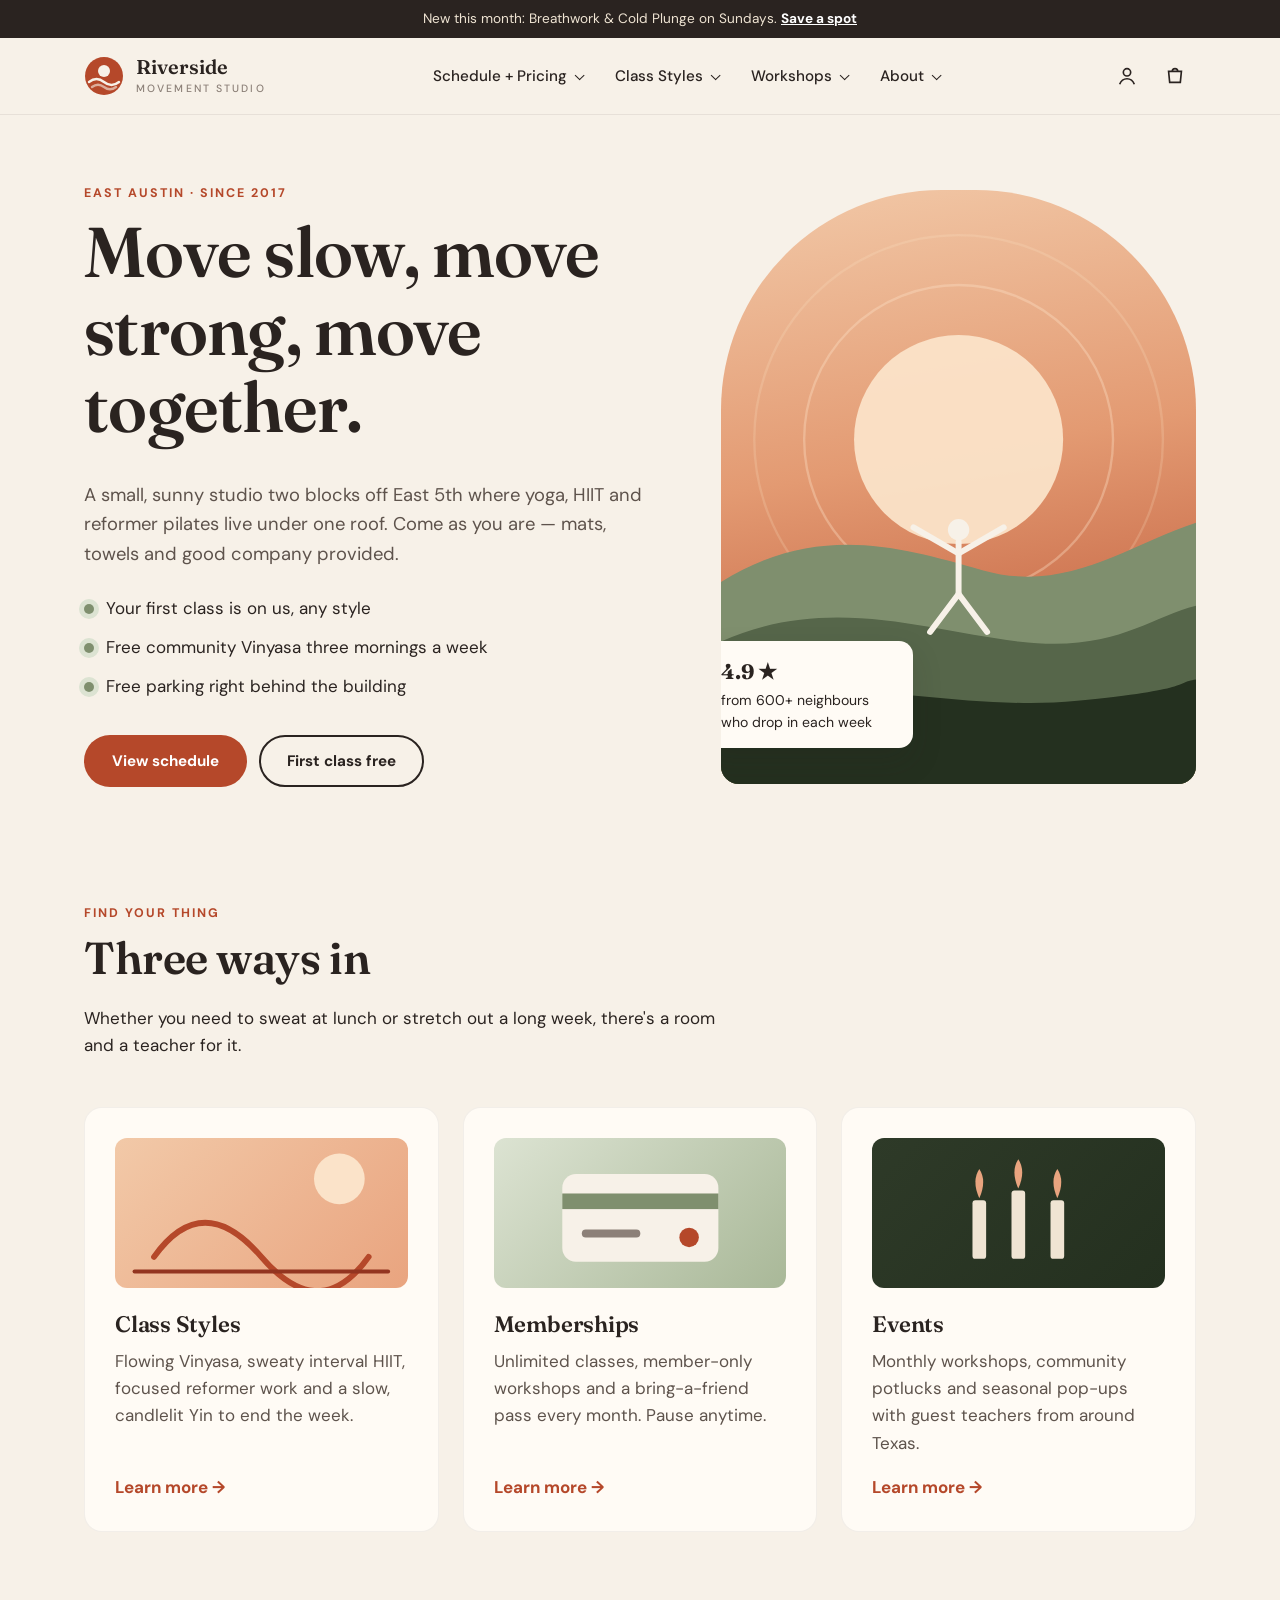
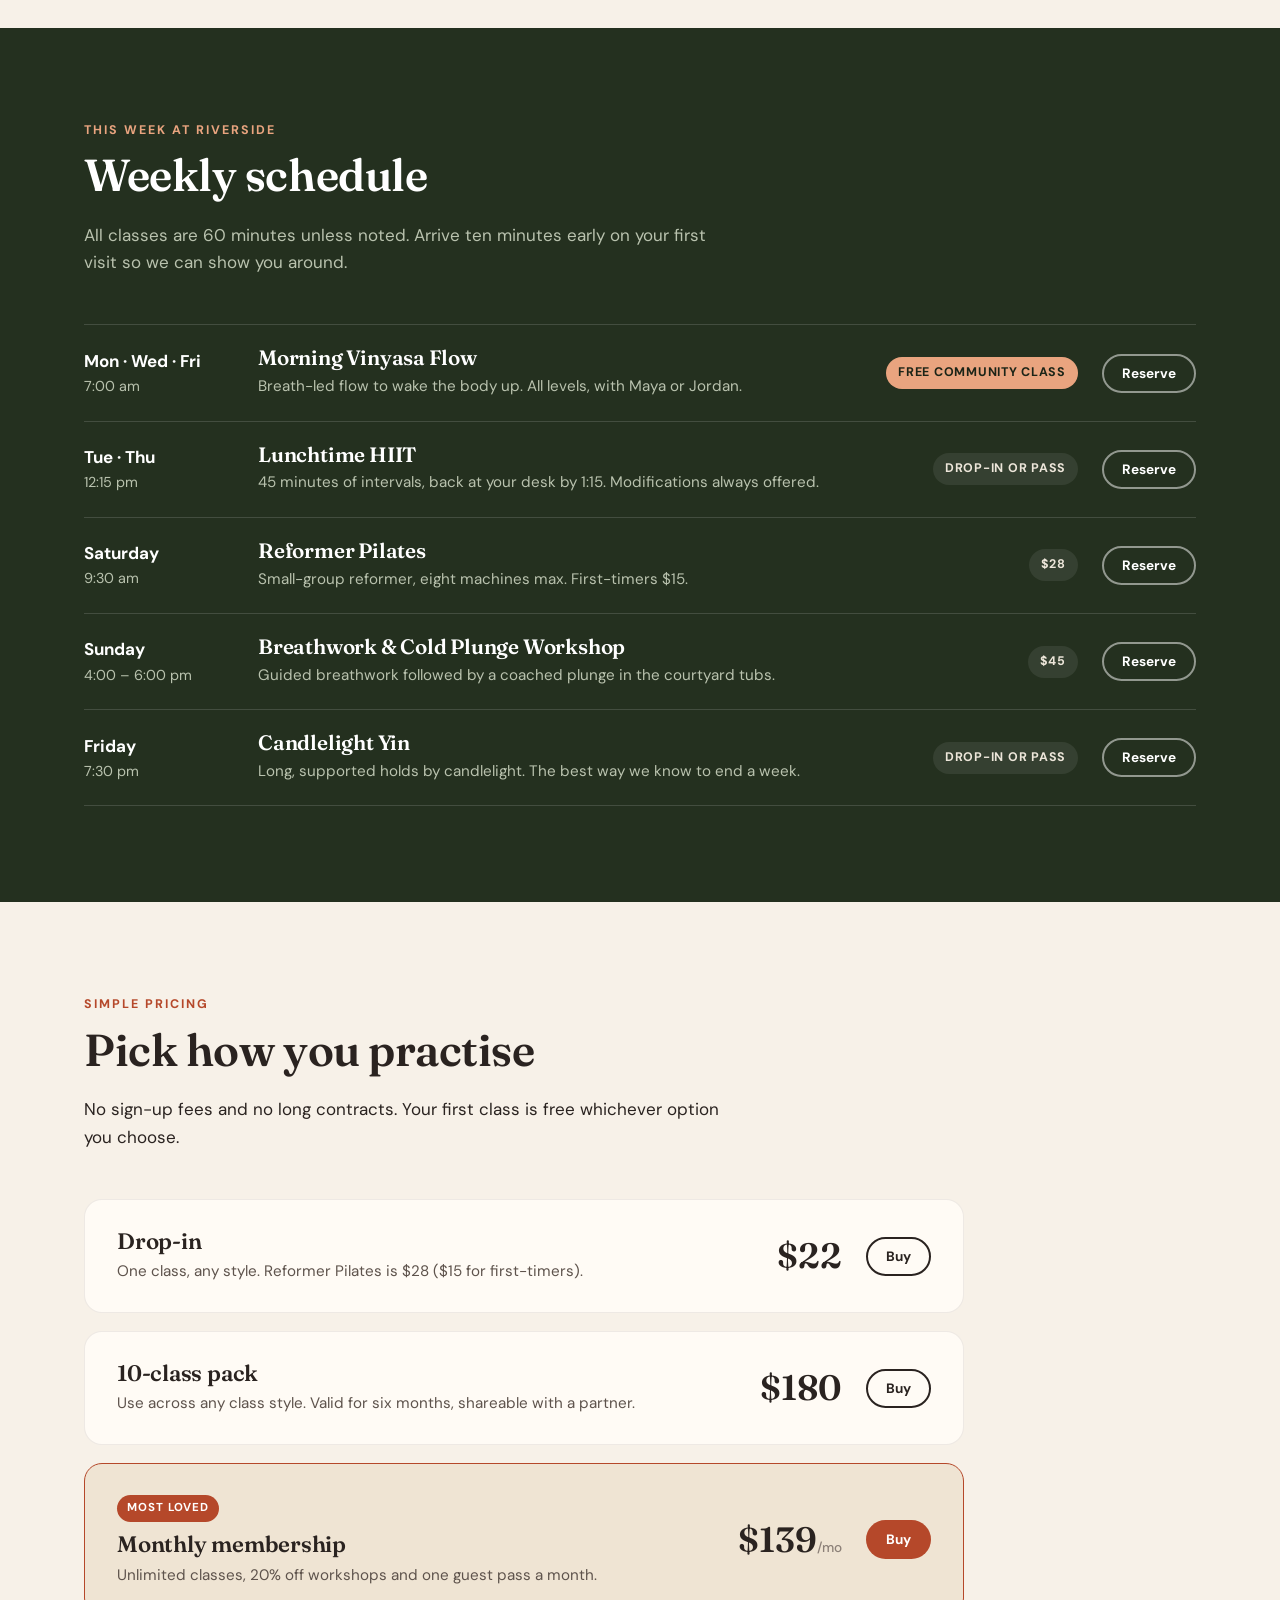
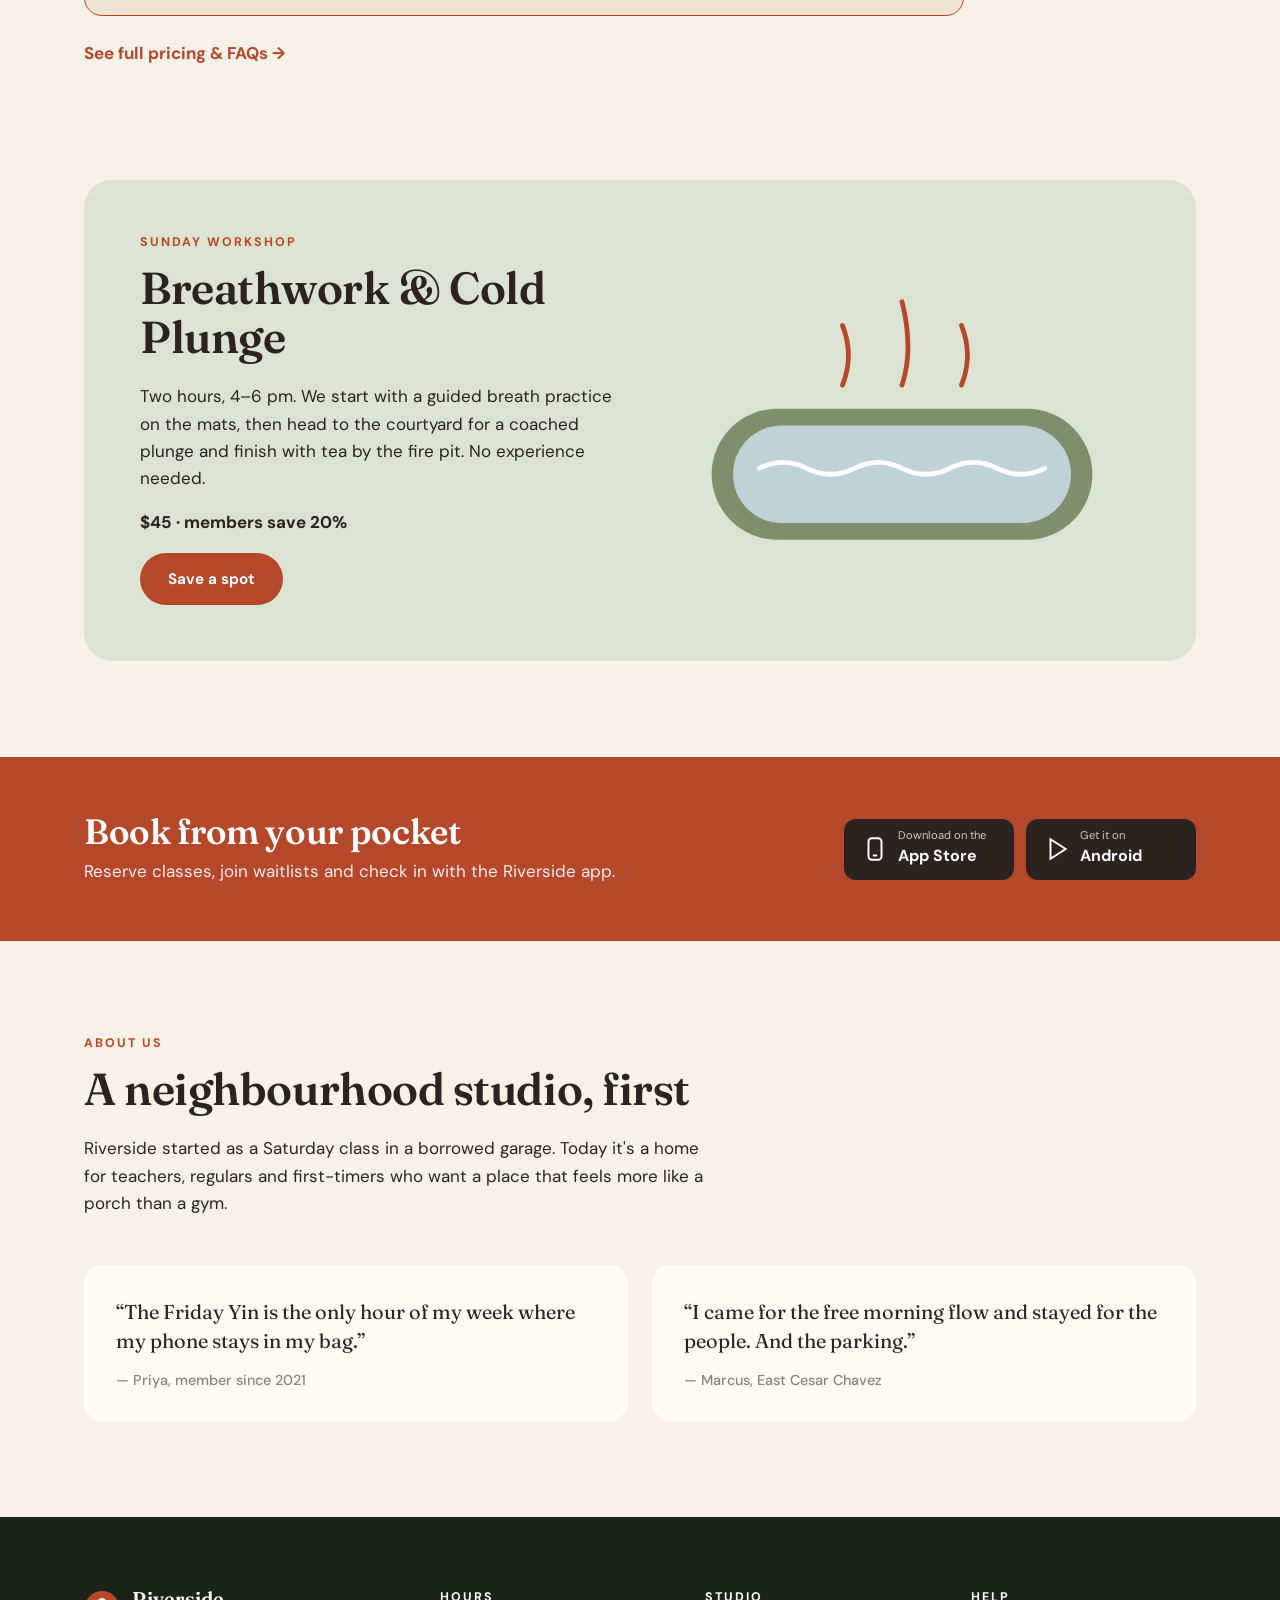
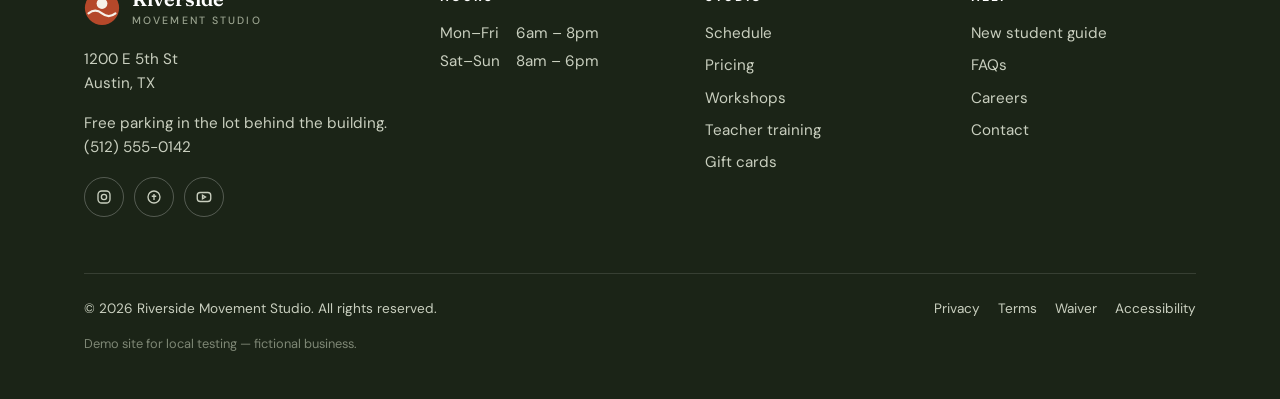
==== index.html @ d7cf3527 "Fictional studio site for testing the booking chat widget" ====
<!doctype html>
<html lang="en">
<head>
<meta charset="utf-8">
<meta name="viewport" content="width=device-width, initial-scale=1">
<title>Riverside Movement Studio — Yoga, HIIT &amp; Reformer in East Austin</title>
<link rel="preconnect" href="https://fonts.googleapis.com">
<link rel="preconnect" href="https://fonts.gstatic.com" crossorigin>
<link href="https://fonts.googleapis.com/css2?family=Fraunces:opsz,wght@9..144,400;9..144,600&family=DM+Sans:wght@400;500;700&display=swap" rel="stylesheet">
<style>
:root{
  --cream:#F7F1E8; --sand:#EFE4D3; --paper:#FFFBF5;
  --ink:#2A2320; --ink-soft:#5E534C; --muted:#8C8078;
  --clay:#B5482A; --clay-dark:#933520; --sage:#7F8F6E; --sage-soft:#DCE3D2;
  --night:#24301F; --night-2:#1B2417;
  --serif:"Fraunces","Iowan Old Style","Palatino Linotype",Palatino,Georgia,serif;
  --sans:"DM Sans",system-ui,-apple-system,"Segoe UI",Roboto,Helvetica,Arial,sans-serif;
  --r:18px; --wrap:1160px;
}
*{box-sizing:border-box}
html{scroll-behavior:smooth}
body{margin:0;background:var(--cream);color:var(--ink);font:400 17px/1.6 var(--sans);overflow-x:hidden}
img,svg{display:block;max-width:100%}
a{color:inherit}
h1,h2,h3{font-family:var(--serif);font-weight:600;line-height:1.1;margin:0 0 .5em;letter-spacing:-.01em}
h1{font-size:clamp(2.4rem,6vw,4.4rem)}
h2{font-size:clamp(1.9rem,4vw,2.8rem)}
h3{font-size:1.4rem}
p{margin:0 0 1em}
.wrap{max-width:var(--wrap);margin:0 auto;padding:0 24px}
@media (max-width:480px){.wrap{padding:0 16px}}
.eyebrow{font:700 .78rem/1 var(--sans);letter-spacing:.16em;text-transform:uppercase;color:var(--clay);margin-bottom:14px;display:block}
.btn{display:inline-flex;align-items:center;justify-content:center;gap:8px;padding:14px 26px;border-radius:999px;font:700 .95rem var(--sans);text-decoration:none;border:2px solid transparent;cursor:pointer;transition:transform .15s,background .15s}
.btn:hover{transform:translateY(-1px)}
.btn-primary{background:var(--clay);color:#fff}
.btn-primary:hover{background:var(--clay-dark)}
.btn-ghost{border-color:var(--ink);color:var(--ink);background:transparent}
.btn-small{padding:9px 18px;font-size:.85rem}

/* announcement + header */
.announce{background:var(--ink);color:var(--sand);text-align:center;font-size:.85rem;padding:8px 16px}
.announce a{color:#fff;font-weight:700}
header.site{position:sticky;top:0;z-index:50;background:rgba(247,241,232,.94);backdrop-filter:blur(8px);border-bottom:1px solid rgba(42,35,32,.08)}
.nav{display:flex;align-items:center;justify-content:space-between;height:76px;gap:24px}
.logo{display:flex;align-items:center;gap:12px;text-decoration:none}
.logo-text{font-family:var(--serif);font-size:1.25rem;line-height:1;font-weight:600}
.logo-text small{display:block;font:500 .66rem var(--sans);letter-spacing:.2em;text-transform:uppercase;color:var(--muted);margin-top:5px}
.menu{display:flex;align-items:center;gap:6px;list-style:none;margin:0;padding:0}
.menu>li{position:relative}
.menu>li>a{display:block;padding:10px 14px;text-decoration:none;font-weight:500;font-size:.95rem;border-radius:999px}
.menu>li>a:hover{background:var(--sand)}
.menu .caret{display:inline-block;width:7px;height:7px;border-right:1.5px solid currentColor;border-bottom:1.5px solid currentColor;transform:rotate(45deg) translateY(-3px);margin-left:7px}
.drop{position:absolute;left:0;top:100%;min-width:220px;background:var(--paper);border-radius:14px;box-shadow:0 18px 40px rgba(42,35,32,.14);padding:10px;list-style:none;margin:0;opacity:0;visibility:hidden;transform:translateY(6px);transition:.15s}
.menu>li:hover .drop,.menu>li:focus-within .drop{opacity:1;visibility:visible;transform:none}
.drop a{display:block;padding:9px 12px;border-radius:8px;text-decoration:none;font-size:.92rem}
.drop a:hover{background:var(--sand)}
.nav-tools{display:flex;align-items:center;gap:6px}
.icon-btn{width:42px;height:42px;border-radius:50%;display:grid;place-items:center;background:transparent;border:0;color:var(--ink);cursor:pointer;text-decoration:none}
.icon-btn:hover{background:var(--sand)}
.burger{display:none}
@media (max-width:920px){
  .burger{display:grid}
  .menu{position:absolute;left:0;right:0;top:76px;flex-direction:column;align-items:stretch;background:var(--paper);padding:12px 16px 20px;border-bottom:1px solid rgba(42,35,32,.1);display:none;max-height:calc(100vh - 76px);overflow:auto}
  .menu.open{display:flex}
  .menu>li>a{padding:14px 8px;border-radius:0;border-bottom:1px solid var(--sand)}
  .drop{position:static;opacity:1;visibility:visible;transform:none;box-shadow:none;background:transparent;padding:0 0 8px 12px;min-width:0}
}

/* hero */
.hero{position:relative;overflow:hidden;padding:72px 0 96px}
.hero-grid{display:grid;grid-template-columns:1.1fr .9fr;gap:56px;align-items:center}
.hero p.lead{font-size:1.15rem;color:var(--ink-soft);max-width:34em}
.facts{list-style:none;padding:0;margin:26px 0 34px;display:grid;gap:12px}
.facts li{display:flex;gap:12px;align-items:flex-start}
.facts li::before{content:"";flex:none;width:10px;height:10px;margin-top:9px;border-radius:50%;background:var(--sage);box-shadow:0 0 0 5px var(--sage-soft)}
.cta-row{display:flex;flex-wrap:wrap;gap:12px}
.hero-art{position:relative;aspect-ratio:4/5;border-radius:220px 220px var(--r) var(--r);background:linear-gradient(170deg,#F2C9A8 0%,#E39A72 45%,#B5482A 100%);overflow:hidden}
.hero-art svg{position:absolute;inset:0;width:100%;height:100%}
.hero-badge{position:absolute;left:-18px;bottom:36px;background:var(--paper);border-radius:14px;padding:14px 18px;box-shadow:0 14px 30px rgba(42,35,32,.15);font-size:.88rem;max-width:210px}
.hero-badge strong{font-family:var(--serif);font-size:1.3rem;display:block}
@media (max-width:860px){.hero{padding:48px 0 64px}.hero-grid{grid-template-columns:1fr;gap:40px}.hero-art{max-width:420px;width:100%;margin:0 auto}.hero-badge{left:12px}}

/* features */
.section{padding:96px 0}
@media (max-width:600px){.section{padding:64px 0}}
.section-head{max-width:640px;margin-bottom:48px}
.features{display:grid;grid-template-columns:repeat(3,1fr);gap:24px}
.card{background:var(--paper);border-radius:var(--r);padding:30px;display:flex;flex-direction:column;border:1px solid rgba(42,35,32,.06)}
.card .art{height:150px;border-radius:12px;margin-bottom:24px;overflow:hidden}
.card p{color:var(--ink-soft);flex:1}
.more{font-weight:700;text-decoration:none;color:var(--clay);display:inline-flex;gap:6px;align-items:center}
.more:hover{text-decoration:underline}
@media (max-width:860px){.features{grid-template-columns:1fr}}

/* schedule (dark) */
.dark{background:var(--night);color:#EDE6DA}
.dark h2{color:#fff}
.dark .eyebrow{color:#E9A47F}
.sched{display:grid;gap:0;border-top:1px solid rgba(255,255,255,.14)}
.row{display:grid;grid-template-columns:150px 1fr auto auto;gap:24px;align-items:center;padding:22px 0;border-bottom:1px solid rgba(255,255,255,.14)}
.row .when{font-weight:700;color:#fff}
.row .when span{display:block;font-weight:400;color:#B9C2AE;font-size:.9rem}
.row h3{margin:0 0 4px;color:#fff;font-size:1.3rem}
.row p{margin:0;color:#B9C2AE;font-size:.95rem}
.tag{font-size:.78rem;font-weight:700;letter-spacing:.06em;text-transform:uppercase;padding:6px 12px;border-radius:999px;background:rgba(255,255,255,.08);white-space:nowrap}
.tag.free{background:#E9A47F;color:var(--night-2)}
.dark .btn-ghost{border-color:rgba(255,255,255,.5);color:#fff}
@media (max-width:760px){.row{grid-template-columns:1fr auto;gap:8px 16px}.row .when{grid-column:1/-1}.row .act{grid-column:1/-1}}

/* pricing */
.prices{display:grid;gap:18px;max-width:880px}
.price{display:grid;grid-template-columns:1fr auto auto;gap:24px;align-items:center;background:var(--paper);border-radius:var(--r);padding:28px 32px;border:1px solid rgba(42,35,32,.08)}
.price.feature{background:var(--sand);border-color:var(--clay)}
.price h3{margin-bottom:6px}
.price p{margin:0;color:var(--ink-soft);font-size:.95rem}
.amount{font-family:var(--serif);font-size:2.2rem;font-weight:600;white-space:nowrap}
.amount small{font:500 .85rem var(--sans);color:var(--muted)}
.ribbon{display:inline-block;background:var(--clay);color:#fff;font-size:.72rem;font-weight:700;letter-spacing:.08em;text-transform:uppercase;padding:4px 10px;border-radius:999px;margin-bottom:10px}
@media (max-width:640px){.price{grid-template-columns:1fr auto;padding:24px 20px}.price .btn{grid-column:1/-1}}

/* workshop band */
.workshop{display:grid;grid-template-columns:1fr 1fr;gap:48px;align-items:center;background:var(--sage-soft);border-radius:28px;padding:56px}
@media (max-width:860px){.workshop{grid-template-columns:1fr;padding:32px 22px}}

/* app strip */
.app{background:var(--clay);color:#fff;padding:56px 0}
.app .wrap{display:flex;align-items:center;justify-content:space-between;gap:32px;flex-wrap:wrap}
.app h2{color:#fff;margin:0 0 6px;font-size:clamp(1.6rem,3vw,2.2rem)}
.app p{margin:0;opacity:.9}
.badges{display:flex;gap:12px;flex-wrap:wrap}
.badge{display:flex;align-items:center;gap:10px;background:var(--ink);color:#fff;border-radius:12px;padding:10px 18px;text-decoration:none;min-width:170px}
.badge span{font-size:.7rem;opacity:.75;display:block;line-height:1.2}
.badge strong{font-size:1rem;line-height:1.2}

/* testimonials */
.quotes{display:grid;grid-template-columns:repeat(2,1fr);gap:24px}
blockquote{margin:0;background:var(--paper);border-radius:var(--r);padding:32px;font-family:var(--serif);font-size:1.25rem;line-height:1.45}
blockquote footer{font:500 .9rem var(--sans);color:var(--muted);margin-top:16px}
@media (max-width:760px){.quotes{grid-template-columns:1fr}}

/* footer */
footer.site{background:var(--night-2);color:#C9CFBF;padding:72px 0 32px;font-size:.95rem}
footer.site h4{font:700 .78rem var(--sans);letter-spacing:.16em;text-transform:uppercase;color:#fff;margin:0 0 16px}
.foot-grid{display:grid;grid-template-columns:1.4fr 1fr 1fr 1fr;gap:40px}
.foot-grid ul{list-style:none;margin:0;padding:0;display:grid;gap:8px}
.foot-grid a{text-decoration:none}
.foot-grid a:hover{color:#fff;text-decoration:underline}
.hours{display:grid;grid-template-columns:auto 1fr;gap:4px 16px}
.social{display:flex;gap:10px;margin-top:18px}
.social a{width:40px;height:40px;border-radius:50%;border:1px solid rgba(255,255,255,.25);display:grid;place-items:center}
.legal{display:flex;flex-wrap:wrap;justify-content:space-between;gap:16px;border-top:1px solid rgba(255,255,255,.12);margin-top:56px;padding-top:24px;font-size:.85rem}
.legal nav{display:flex;flex-wrap:wrap;gap:18px}
.legal a{text-decoration:none}
.demo-note{color:#7E8775;font-size:.8rem;margin-top:14px}
@media (max-width:860px){.foot-grid{grid-template-columns:1fr 1fr}}
@media (max-width:520px){.foot-grid{grid-template-columns:1fr}}
.sr{position:absolute;width:1px;height:1px;overflow:hidden;clip:rect(0 0 0 0)}
</style>
</head>
<body>

<div class="announce">New this month: Breathwork &amp; Cold Plunge on Sundays. <a href="#workshops">Save a spot</a></div>

<header class="site">
  <div class="wrap nav">
    <a class="logo" href="index.html" aria-label="Riverside Movement Studio home">
      <svg width="40" height="40" viewBox="0 0 40 40" aria-hidden="true">
        <circle cx="20" cy="20" r="19" fill="#B5482A"/>
        <circle cx="20" cy="15" r="6" fill="#F7F1E8"/>
        <path d="M5 26c5-4 10-4 15 0s10 4 15 0" fill="none" stroke="#F7F1E8" stroke-width="2.4" stroke-linecap="round"/>
        <path d="M8 31c4-3 8-3 12 0s8 3 12 0" fill="none" stroke="#F7F1E8" stroke-width="2.4" stroke-linecap="round" opacity=".6"/>
      </svg>
      <span class="logo-text">Riverside<small>Movement Studio</small></span>
    </a>
    <ul class="menu" id="menu">
      <li><a href="#schedule">Schedule + Pricing<i class="caret"></i></a>
        <ul class="drop"><li><a href="#schedule">Weekly schedule</a></li><li><a href="pricing.html">Pricing</a></li><li><a href="#pricing">Intro offer</a></li></ul></li>
      <li><a href="#styles">Class Styles<i class="caret"></i></a>
        <ul class="drop"><li><a href="#styles">Vinyasa</a></li><li><a href="#styles">Lunchtime HIIT</a></li><li><a href="#styles">Reformer Pilates</a></li><li><a href="#styles">Candlelight Yin</a></li></ul></li>
      <li><a href="#workshops">Workshops<i class="caret"></i></a>
        <ul class="drop"><li><a href="#workshops">Breathwork &amp; Cold Plunge</a></li><li><a href="#workshops">Private events</a></li></ul></li>
      <li><a href="#about">About<i class="caret"></i></a>
        <ul class="drop"><li><a href="#about">Our story</a></li><li><a href="#visit">Visit us</a></li><li><a href="#visit">Contact</a></li></ul></li>
    </ul>
    <div class="nav-tools">
      <a class="icon-btn" href="#" aria-label="Account">
        <svg width="22" height="22" viewBox="0 0 24 24" fill="none" stroke="currentColor" stroke-width="1.8"><circle cx="12" cy="8" r="4"/><path d="M4 21c1.5-4 4.5-6 8-6s6.5 2 8 6"/></svg>
      </a>
      <a class="icon-btn" href="#" aria-label="Cart">
        <svg width="22" height="22" viewBox="0 0 24 24" fill="none" stroke="currentColor" stroke-width="1.8"><path d="M5 7h14l-1.2 12H6.2z"/><path d="M9 7a3 3 0 0 1 6 0"/></svg>
      </a>
      <button class="icon-btn burger" id="burger" aria-label="Open menu" aria-expanded="false" aria-controls="menu">
        <svg width="24" height="24" viewBox="0 0 24 24" fill="none" stroke="currentColor" stroke-width="2" stroke-linecap="round"><path d="M4 7h16M4 12h16M4 17h10"/></svg>
      </button>
    </div>
  </div>
</header>

<main>
<section class="hero">
  <div class="wrap hero-grid">
    <div>
      <span class="eyebrow">East Austin · since 2017</span>
      <h1>Move slow, move strong, move together.</h1>
      <p class="lead">A small, sunny studio two blocks off East 5th where yoga, HIIT and reformer pilates live under one roof. Come as you are — mats, towels and good company provided.</p>
      <ul class="facts">
        <li>Your first class is on us, any style</li>
        <li>Free community Vinyasa three mornings a week</li>
        <li>Free parking right behind the building</li>
      </ul>
      <div class="cta-row">
        <a class="btn btn-primary" href="#schedule">View schedule</a>
        <a class="btn btn-ghost" href="#pricing">First class free</a>
      </div>
    </div>
    <div class="hero-art" role="img" aria-label="Illustration of the sun setting over gentle hills">
      <svg viewBox="0 0 400 500" preserveAspectRatio="xMidYMid slice" aria-hidden="true">
        <circle cx="200" cy="210" r="88" fill="#FBE3C9" opacity=".95"/>
        <circle cx="200" cy="210" r="130" fill="none" stroke="#FBE3C9" stroke-opacity=".35" stroke-width="2"/>
        <circle cx="200" cy="210" r="172" fill="none" stroke="#FBE3C9" stroke-opacity=".2" stroke-width="2"/>
        <path d="M0 330 C80 280 150 300 220 320 S340 300 400 280 V500 H0z" fill="#7F8F6E"/>
        <path d="M0 380 C90 340 170 370 250 380 S360 360 400 350 V500 H0z" fill="#56664A"/>
        <path d="M0 430 C100 405 200 440 300 430 S380 415 400 412 V500 H0z" fill="#24301F"/>
        <g stroke="#F7F1E8" stroke-width="5" stroke-linecap="round" fill="none">
          <circle cx="200" cy="286" r="9" fill="#F7F1E8" stroke="none"/>
          <path d="M200 296 L200 340"/>
          <path d="M200 306 L162 284 M200 306 L238 284"/>
          <path d="M200 340 L176 372 M200 340 L224 372"/>
        </g>
      </svg>
      <div class="hero-badge"><strong>4.9 ★</strong>from 600+ neighbours who drop in each week</div>
    </div>
  </div>
</section>

<section class="section" id="styles" style="padding-top:24px">
  <div class="wrap">
    <div class="section-head">
      <span class="eyebrow">Find your thing</span>
      <h2>Three ways in</h2>
      <p>Whether you need to sweat at lunch or stretch out a long week, there's a room and a teacher for it.</p>
    </div>
    <div class="features">
      <article class="card">
        <div class="art" style="background:linear-gradient(135deg,#F2C9A8,#E9A47F)">
          <svg viewBox="0 0 300 150" width="100%" height="150" aria-hidden="true"><circle cx="230" cy="40" r="26" fill="#FBE3C9"/><path d="M40 120 Q90 50 150 120 T260 120" fill="none" stroke="#B5482A" stroke-width="6" stroke-linecap="round"/><path d="M20 135 H280" stroke="#933520" stroke-width="4" stroke-linecap="round"/></svg>
        </div>
        <h3>Class Styles</h3>
        <p>Flowing Vinyasa, sweaty interval HIIT, focused reformer work and a slow, candlelit Yin to end the week.</p>
        <a class="more" href="#schedule">Learn more →</a>
      </article>
      <article class="card">
        <div class="art" style="background:linear-gradient(135deg,#DCE3D2,#A9B898)">
          <svg viewBox="0 0 300 150" width="100%" height="150" aria-hidden="true"><rect x="70" y="35" width="160" height="90" rx="14" fill="#F7F1E8"/><rect x="70" y="55" width="160" height="16" fill="#7F8F6E"/><circle cx="200" cy="100" r="10" fill="#B5482A"/><rect x="90" y="92" width="60" height="8" rx="4" fill="#8C8078"/></svg>
        </div>
        <h3>Memberships</h3>
        <p>Unlimited classes, member-only workshops and a bring-a-friend pass every month. Pause anytime.</p>
        <a class="more" href="#pricing">Learn more →</a>
      </article>
      <article class="card">
        <div class="art" style="background:linear-gradient(135deg,#2E3A28,#24301F)">
          <svg viewBox="0 0 300 150" width="100%" height="150" aria-hidden="true"><g fill="#E9A47F"><path d="M110 60 q8-18 0-30 q-8 12 0 30z"/><path d="M150 50 q8-18 0-30 q-8 12 0 30z"/><path d="M190 60 q8-18 0-30 q-8 12 0 30z"/></g><g fill="#EFE4D3"><rect x="103" y="62" width="14" height="60" rx="3"/><rect x="143" y="52" width="14" height="70" rx="3"/><rect x="183" y="62" width="14" height="60" rx="3"/></g></svg>
        </div>
        <h3>Events</h3>
        <p>Monthly workshops, community potlucks and seasonal pop-ups with guest teachers from around Texas.</p>
        <a class="more" href="#workshops">Learn more →</a>
      </article>
    </div>
  </div>
</section>

<section class="section dark" id="schedule">
  <div class="wrap">
    <div class="section-head">
      <span class="eyebrow">This week at Riverside</span>
      <h2>Weekly schedule</h2>
      <p style="color:#B9C2AE">All classes are 60 minutes unless noted. Arrive ten minutes early on your first visit so we can show you around.</p>
    </div>
    <div class="sched">
      <div class="row">
        <div class="when">Mon · Wed · Fri<span>7:00 am</span></div>
        <div><h3>Morning Vinyasa Flow</h3><p>Breath-led flow to wake the body up. All levels, with Maya or Jordan.</p></div>
        <span class="tag free">Free community class</span>
        <a class="btn btn-ghost btn-small act" href="#">Reserve</a>
      </div>
      <div class="row">
        <div class="when">Tue · Thu<span>12:15 pm</span></div>
        <div><h3>Lunchtime HIIT</h3><p>45 minutes of intervals, back at your desk by 1:15. Modifications always offered.</p></div>
        <span class="tag">Drop-in or pass</span>
        <a class="btn btn-ghost btn-small act" href="#">Reserve</a>
      </div>
      <div class="row">
        <div class="when">Saturday<span>9:30 am</span></div>
        <div><h3>Reformer Pilates</h3><p>Small-group reformer, eight machines max. First-timers $15.</p></div>
        <span class="tag">$28</span>
        <a class="btn btn-ghost btn-small act" href="#">Reserve</a>
      </div>
      <div class="row">
        <div class="when">Sunday<span>4:00 – 6:00 pm</span></div>
        <div><h3>Breathwork &amp; Cold Plunge Workshop</h3><p>Guided breathwork followed by a coached plunge in the courtyard tubs.</p></div>
        <span class="tag">$45</span>
        <a class="btn btn-ghost btn-small act" href="#">Reserve</a>
      </div>
      <div class="row">
        <div class="when">Friday<span>7:30 pm</span></div>
        <div><h3>Candlelight Yin</h3><p>Long, supported holds by candlelight. The best way we know to end a week.</p></div>
        <span class="tag">Drop-in or pass</span>
        <a class="btn btn-ghost btn-small act" href="#">Reserve</a>
      </div>
    </div>
  </div>
</section>

<section class="section" id="pricing">
  <div class="wrap">
    <div class="section-head">
      <span class="eyebrow">Simple pricing</span>
      <h2>Pick how you practise</h2>
      <p>No sign-up fees and no long contracts. Your first class is free whichever option you choose.</p>
    </div>
    <div class="prices">
      <div class="price">
        <div><h3>Drop-in</h3><p>One class, any style. Reformer Pilates is $28 ($15 for first-timers).</p></div>
        <div class="amount">$22</div>
        <button class="btn btn-ghost btn-small" type="button">Buy</button>
      </div>
      <div class="price">
        <div><h3>10-class pack</h3><p>Use across any class style. Valid for six months, shareable with a partner.</p></div>
        <div class="amount">$180</div>
        <button class="btn btn-ghost btn-small" type="button">Buy</button>
      </div>
      <div class="price feature">
        <div><span class="ribbon">Most loved</span><h3>Monthly membership</h3><p>Unlimited classes, 20% off workshops and one guest pass a month.</p></div>
        <div class="amount">$139<small>/mo</small></div>
        <button class="btn btn-primary btn-small" type="button">Buy</button>
      </div>
    </div>
    <p style="margin-top:24px"><a class="more" href="pricing.html">See full pricing &amp; FAQs →</a></p>
  </div>
</section>

<section class="section" id="workshops" style="padding-top:0">
  <div class="wrap">
    <div class="workshop">
      <div>
        <span class="eyebrow">Sunday workshop</span>
        <h2>Breathwork &amp; Cold Plunge</h2>
        <p>Two hours, 4–6 pm. We start with a guided breath practice on the mats, then head to the courtyard for a coached plunge and finish with tea by the fire pit. No experience needed.</p>
        <p><strong>$45 · members save 20%</strong></p>
        <a class="btn btn-primary" href="#">Save a spot</a>
      </div>
      <svg viewBox="0 0 400 260" aria-hidden="true">
        <rect x="40" y="120" width="320" height="110" rx="55" fill="#7F8F6E"/>
        <rect x="58" y="134" width="284" height="82" rx="41" fill="#BFD3D6"/>
        <path d="M80 170 q20-10 40 0 t40 0 t40 0 t40 0 t40 0 t40 0" fill="none" stroke="#fff" stroke-width="4" stroke-linecap="round"/>
        <g fill="none" stroke="#B5482A" stroke-width="4" stroke-linecap="round"><path d="M150 100 q10-25 0-50"/><path d="M200 100 q10-30 0-70"/><path d="M250 100 q10-25 0-50"/></g>
      </svg>
    </div>
  </div>
</section>

<section class="app">
  <div class="wrap">
    <div>
      <h2>Book from your pocket</h2>
      <p>Reserve classes, join waitlists and check in with the Riverside app.</p>
    </div>
    <div class="badges">
      <a class="badge" href="#" aria-label="App store placeholder">
        <svg width="26" height="26" viewBox="0 0 24 24" fill="none" stroke="#fff" stroke-width="1.8"><rect x="6" y="2" width="12" height="20" rx="3"/><path d="M10 18h4"/></svg>
        <div><span>Download on the</span><strong>App Store</strong></div>
      </a>
      <a class="badge" href="#" aria-label="Play store placeholder">
        <svg width="26" height="26" viewBox="0 0 24 24" fill="none" stroke="#fff" stroke-width="1.8"><path d="M6 3l14 9-14 9z"/></svg>
        <div><span>Get it on</span><strong>Android</strong></div>
      </a>
    </div>
  </div>
</section>

<section class="section" id="about">
  <div class="wrap">
    <div class="section-head">
      <span class="eyebrow">About us</span>
      <h2>A neighbourhood studio, first</h2>
      <p>Riverside started as a Saturday class in a borrowed garage. Today it's a home for teachers, regulars and first-timers who want a place that feels more like a porch than a gym.</p>
    </div>
    <div class="quotes">
      <blockquote>“The Friday Yin is the only hour of my week where my phone stays in my bag.”<footer>— Priya, member since 2021</footer></blockquote>
      <blockquote>“I came for the free morning flow and stayed for the people. And the parking.”<footer>— Marcus, East Cesar Chavez</footer></blockquote>
    </div>
  </div>
</section>
</main>

<footer class="site" id="visit">
  <div class="wrap">
    <div class="foot-grid">
      <div>
        <a class="logo" href="index.html" style="color:#fff;margin-bottom:20px">
          <svg width="36" height="36" viewBox="0 0 40 40" aria-hidden="true"><circle cx="20" cy="20" r="19" fill="#B5482A"/><circle cx="20" cy="15" r="6" fill="#F7F1E8"/><path d="M5 26c5-4 10-4 15 0s10 4 15 0" fill="none" stroke="#F7F1E8" stroke-width="2.4" stroke-linecap="round"/></svg>
          <span class="logo-text">Riverside<small style="color:#9AA38F">Movement Studio</small></span>
        </a>
        <p>1200 E 5th St<br>Austin, TX</p>
        <p>Free parking in the lot behind the building.<br><a href="tel:+15125550142">(512) 555-0142</a></p>
        <div class="social">
          <a href="#" aria-label="Social link 1"><svg width="18" height="18" viewBox="0 0 24 24" fill="none" stroke="currentColor" stroke-width="1.8"><rect x="4" y="4" width="16" height="16" rx="5"/><circle cx="12" cy="12" r="3.5"/></svg></a>
          <a href="#" aria-label="Social link 2"><svg width="18" height="18" viewBox="0 0 24 24" fill="none" stroke="currentColor" stroke-width="1.8"><circle cx="12" cy="12" r="8"/><path d="M12 8v8M9 11h6"/></svg></a>
          <a href="#" aria-label="Social link 3"><svg width="18" height="18" viewBox="0 0 24 24" fill="none" stroke="currentColor" stroke-width="1.8"><rect x="3" y="6" width="18" height="12" rx="4"/><path d="M10 9.5v5l4-2.5z"/></svg></a>
        </div>
      </div>
      <div>
        <h4>Hours</h4>
        <div class="hours"><span>Mon–Fri</span><span>6am – 8pm</span><span>Sat–Sun</span><span>8am – 6pm</span></div>
      </div>
      <div>
        <h4>Studio</h4>
        <ul><li><a href="#schedule">Schedule</a></li><li><a href="pricing.html">Pricing</a></li><li><a href="#workshops">Workshops</a></li><li><a href="#">Teacher training</a></li><li><a href="#">Gift cards</a></li></ul>
      </div>
      <div>
        <h4>Help</h4>
        <ul><li><a href="#">New student guide</a></li><li><a href="#">FAQs</a></li><li><a href="#">Careers</a></li><li><a href="#visit">Contact</a></li></ul>
      </div>
    </div>
    <div class="legal">
      <span>© 2026 Riverside Movement Studio. All rights reserved.</span>
      <nav><a href="#">Privacy</a><a href="#">Terms</a><a href="#">Waiver</a><a href="#">Accessibility</a></nav>
    </div>
    <p class="demo-note">Demo site for local testing — fictional business.</p>
  </div>
</footer>

<script>
(function(){
  var b=document.getElementById('burger'),m=document.getElementById('menu');
  b.addEventListener('click',function(){var o=m.classList.toggle('open');b.setAttribute('aria-expanded',o);});
  m.addEventListener('click',function(e){if(e.target.tagName==='A'&&window.innerWidth<=920&&!e.target.querySelector('.caret')){m.classList.remove('open');b.setAttribute('aria-expanded','false');}});
})();
</script>
<script src="https://app-ai-597.dev.sweatpals.com/static/embed/community/booking-chat/script.js" data-key="REPLACE_WITH_TEST_ENV_KEY" data-holdout-pct="0" data-name="Riverside Movement Studio" data-color="#2F6F62" async></script>
</body>
</html>
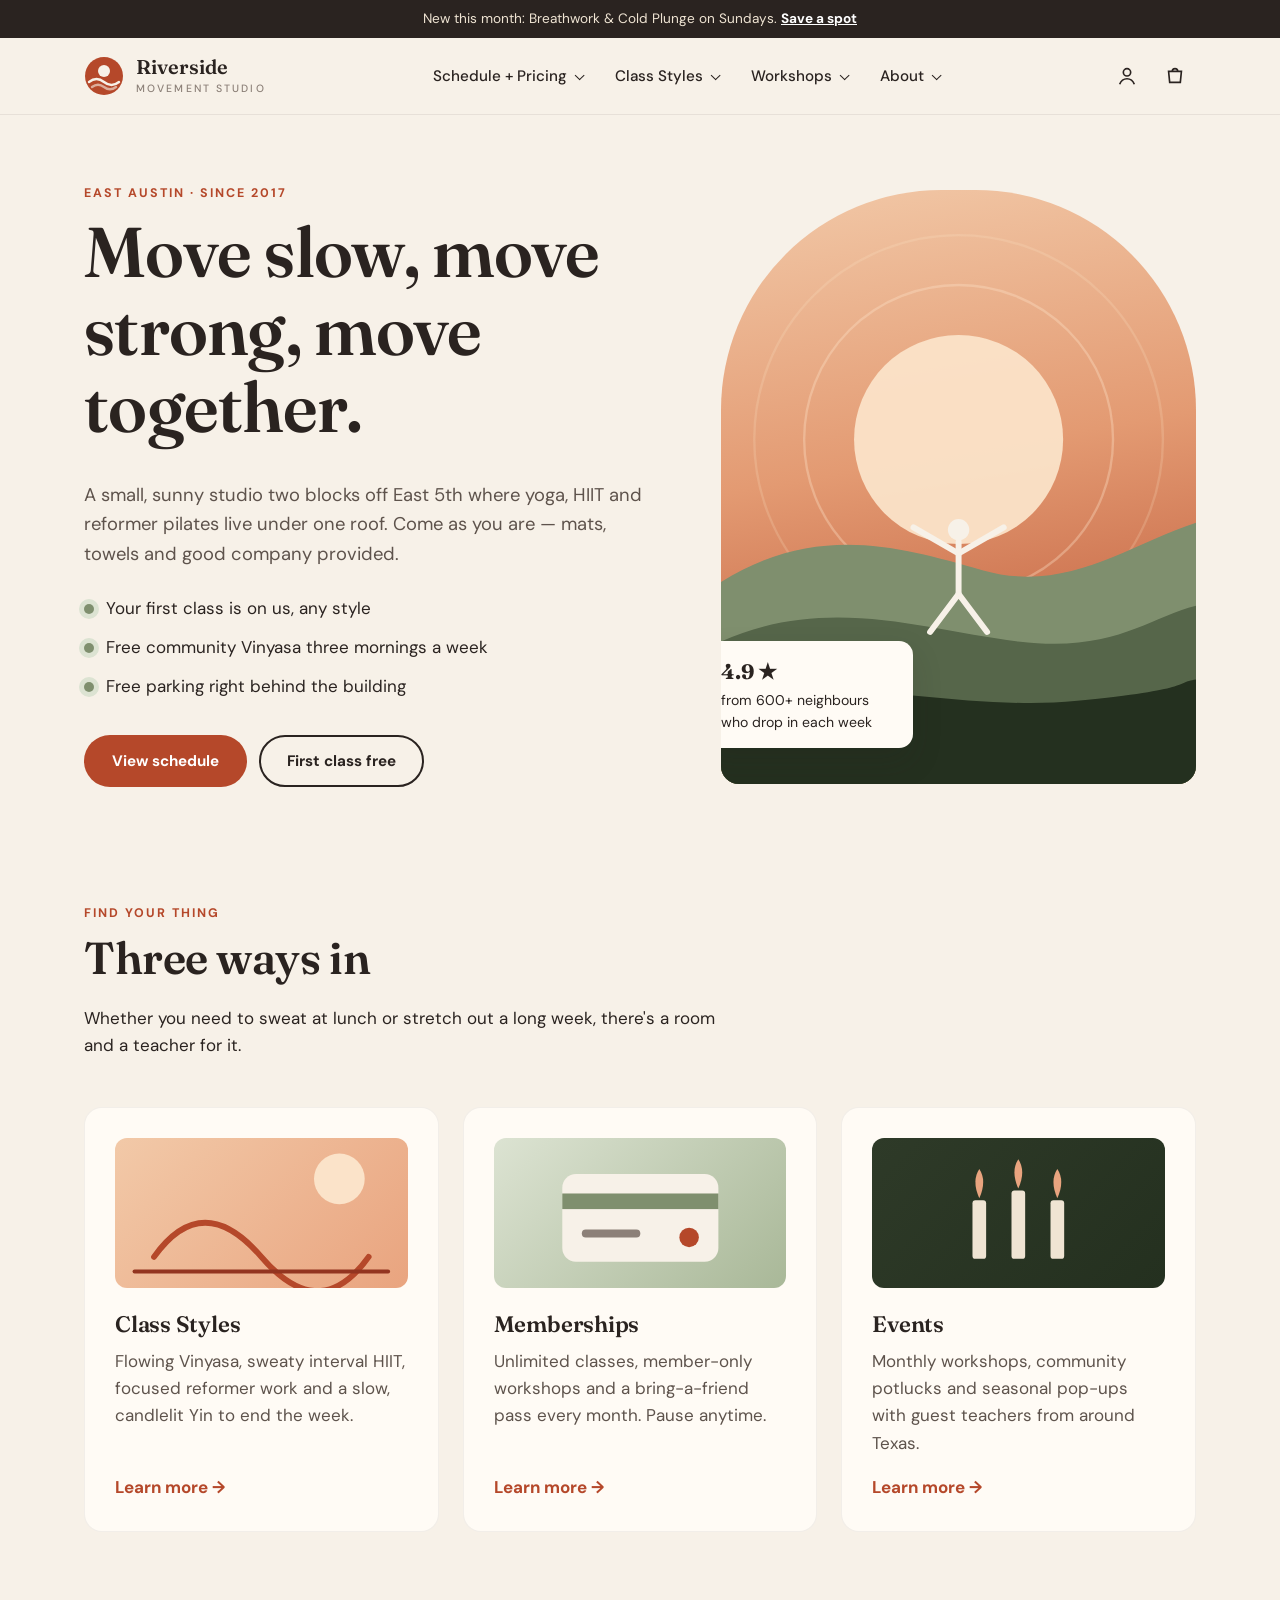
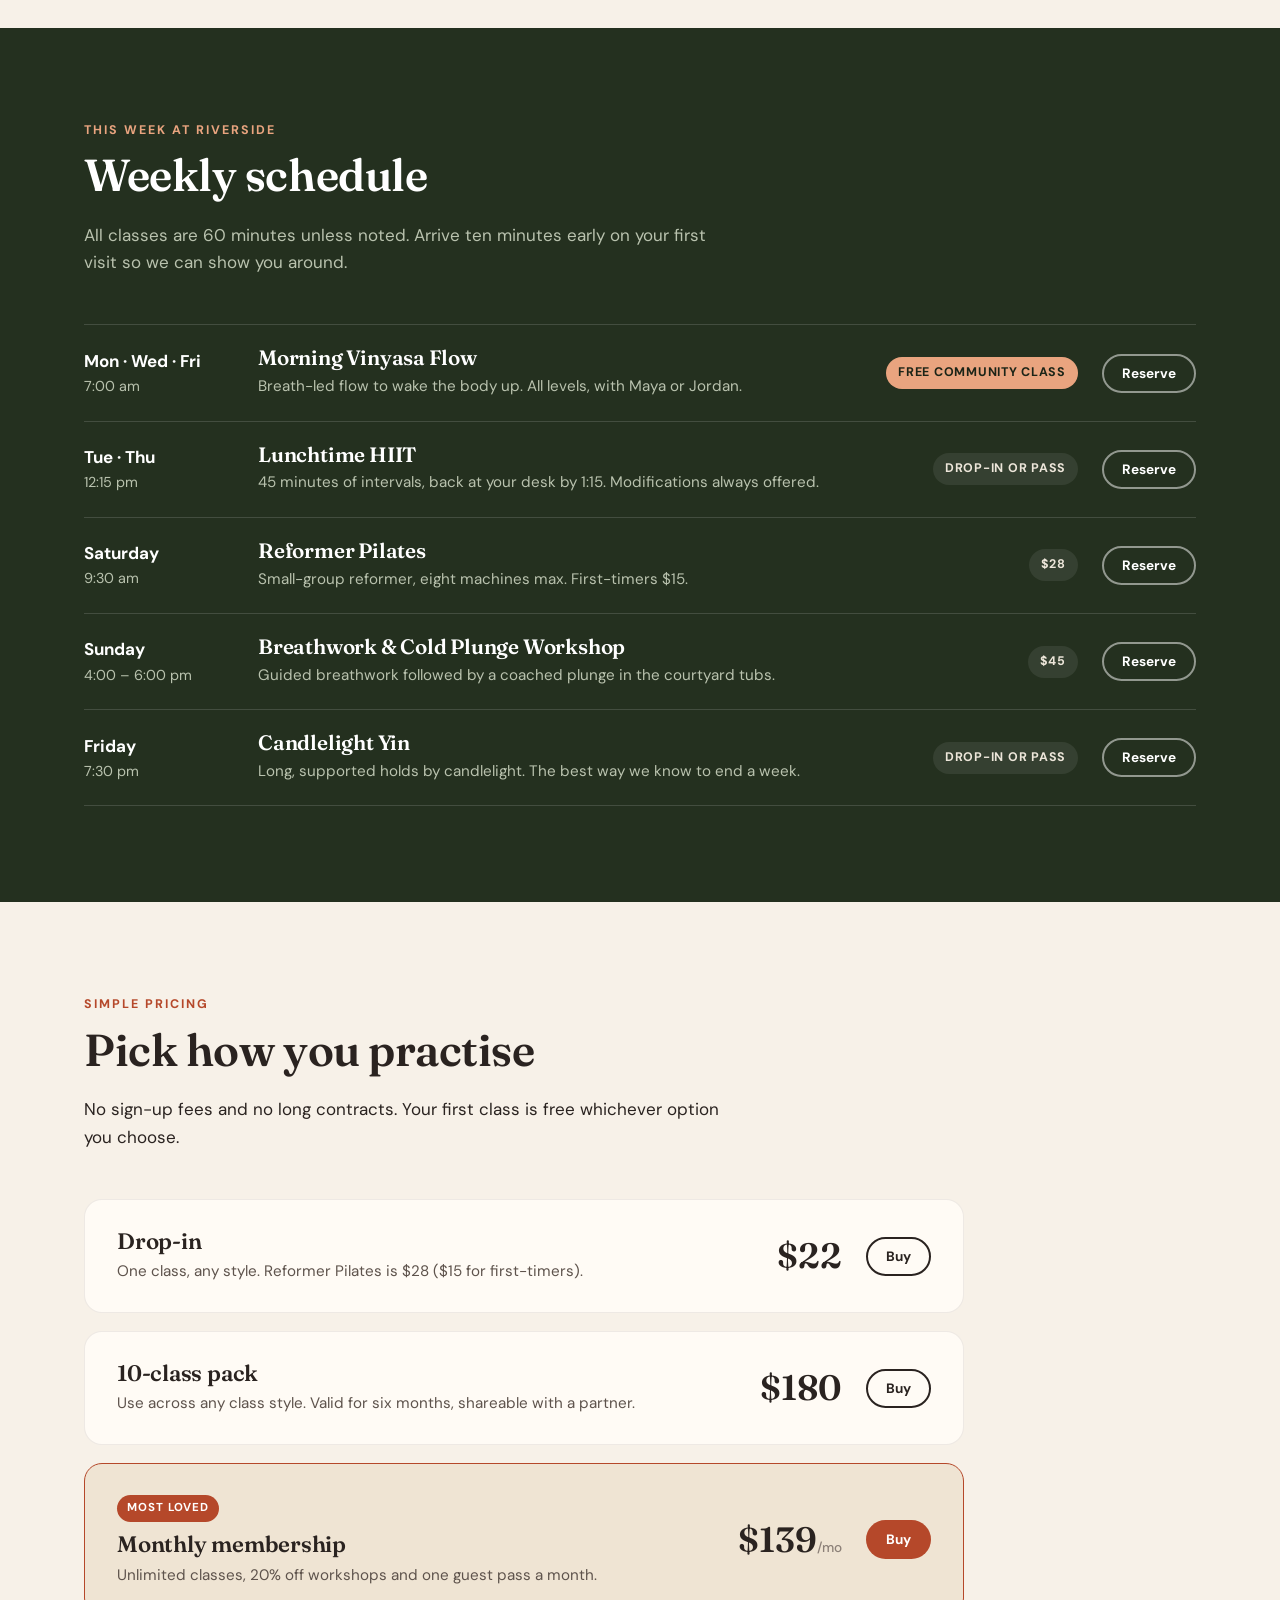
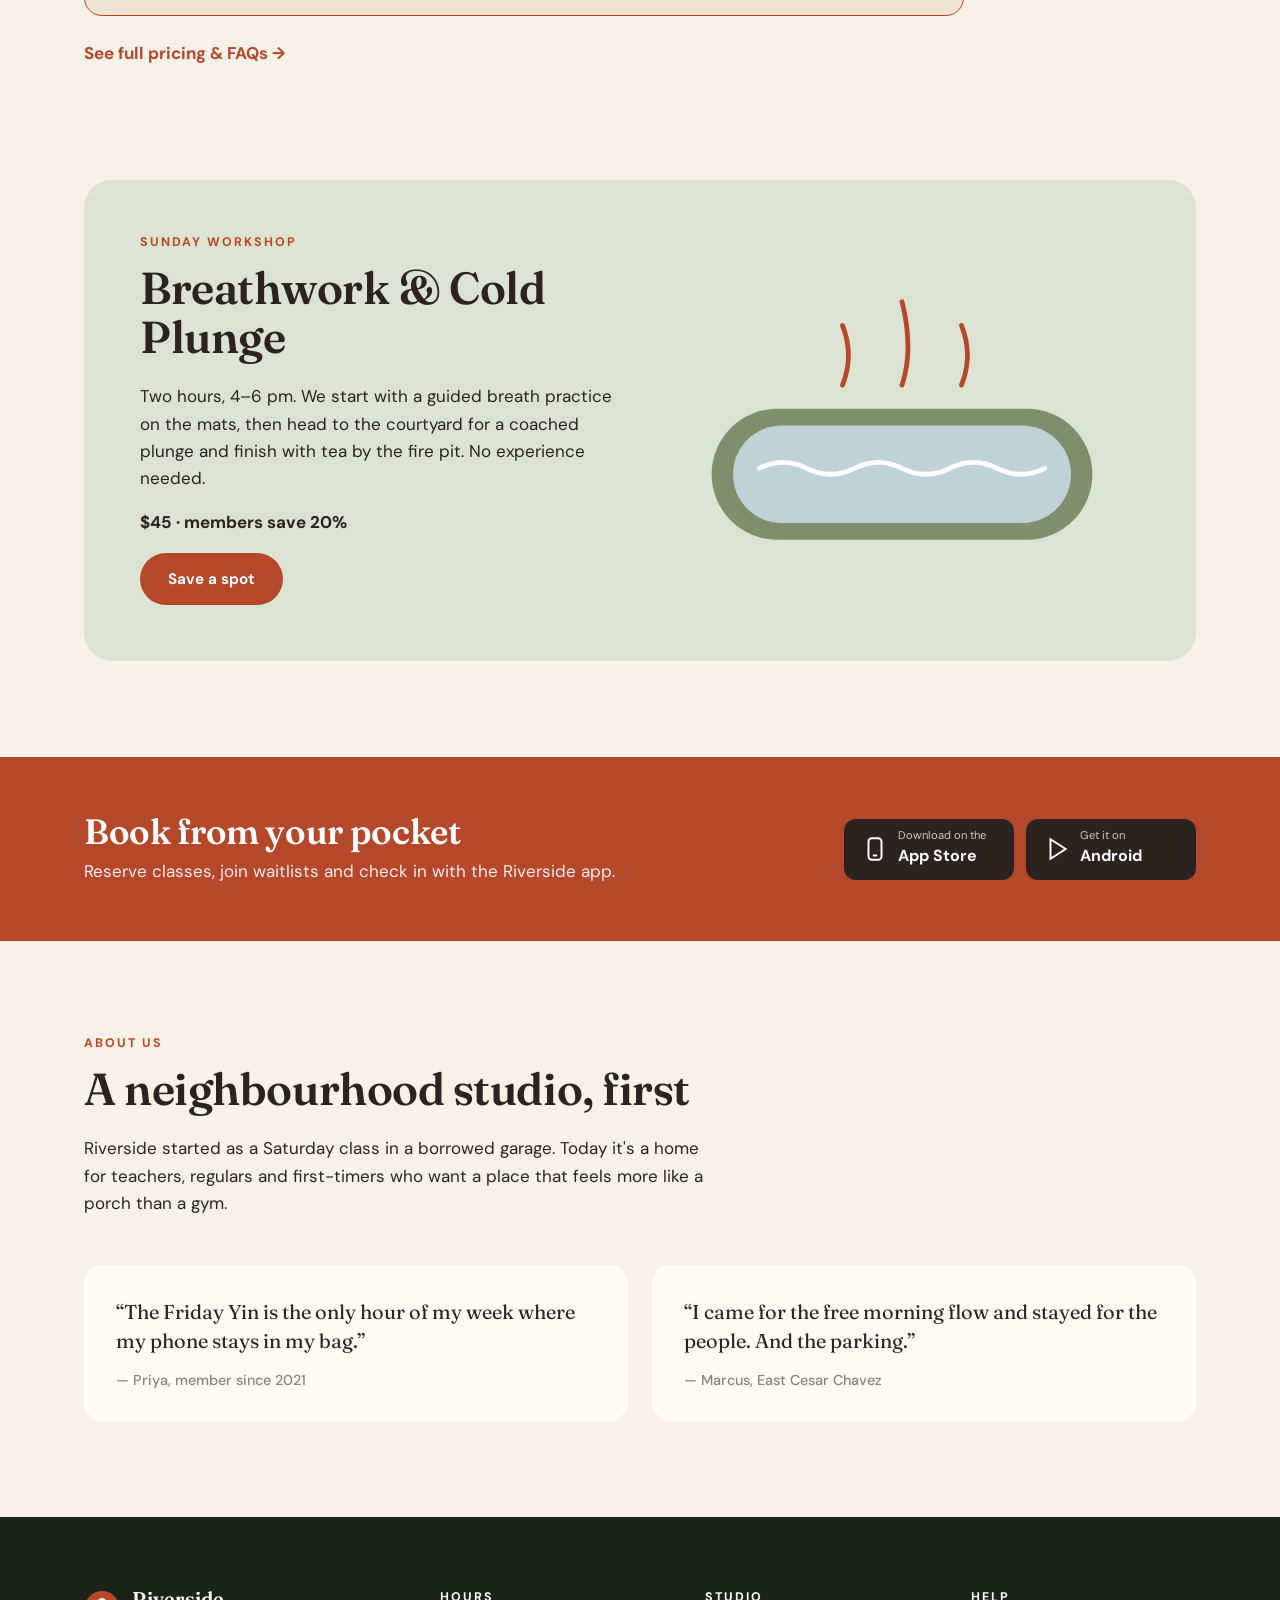
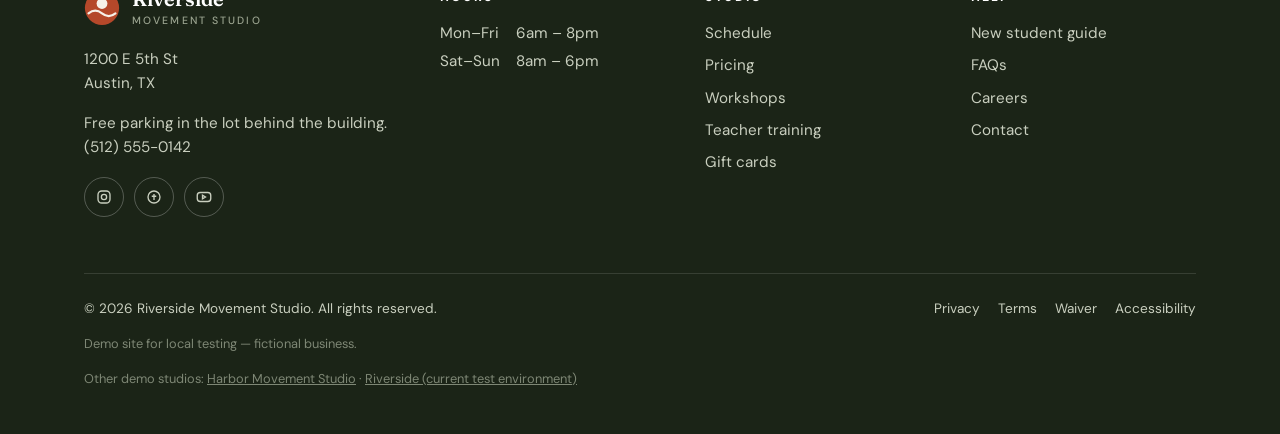
==== commit f2c1996c: "Add Harbor and Riverside pages for the ai-600 test environment" ====
--- a/index.html
+++ b/index.html
@@ -427,6 +427,7 @@
       <nav><a href="#">Privacy</a><a href="#">Terms</a><a href="#">Waiver</a><a href="#">Accessibility</a></nav>
     </div>
     <p class="demo-note">Demo site for local testing — fictional business.</p>
+    <p class="demo-note">Other demo studios: <a href="harbor/" style="color:inherit">Harbor Movement Studio</a> · <a href="riverside/" style="color:inherit">Riverside (current test environment)</a></p>
   </div>
 </footer>
 
@@ -437,6 +438,6 @@
   m.addEventListener('click',function(e){if(e.target.tagName==='A'&&window.innerWidth<=920&&!e.target.querySelector('.caret')){m.classList.remove('open');b.setAttribute('aria-expanded','false');}});
 })();
 </script>
-<script src="https://app-ai-597.dev.sweatpals.com/static/embed/community/booking-chat/script.js" data-key="REPLACE_WITH_TEST_ENV_KEY" data-holdout-pct="0" data-name="Riverside Movement Studio" data-color="#2F6F62" async></script>
+<script src="https://app-ai-597.dev.sweatpals.com/static/embed/community/booking-chat/script.js" data-key="sp_pk_w5jGQPa5t0R5froIfqqQKJ68zm1zSiXv" data-holdout-pct="0" data-name="Riverside Movement Studio" data-color="#2F6F62" async></script>
 </body>
 </html>
